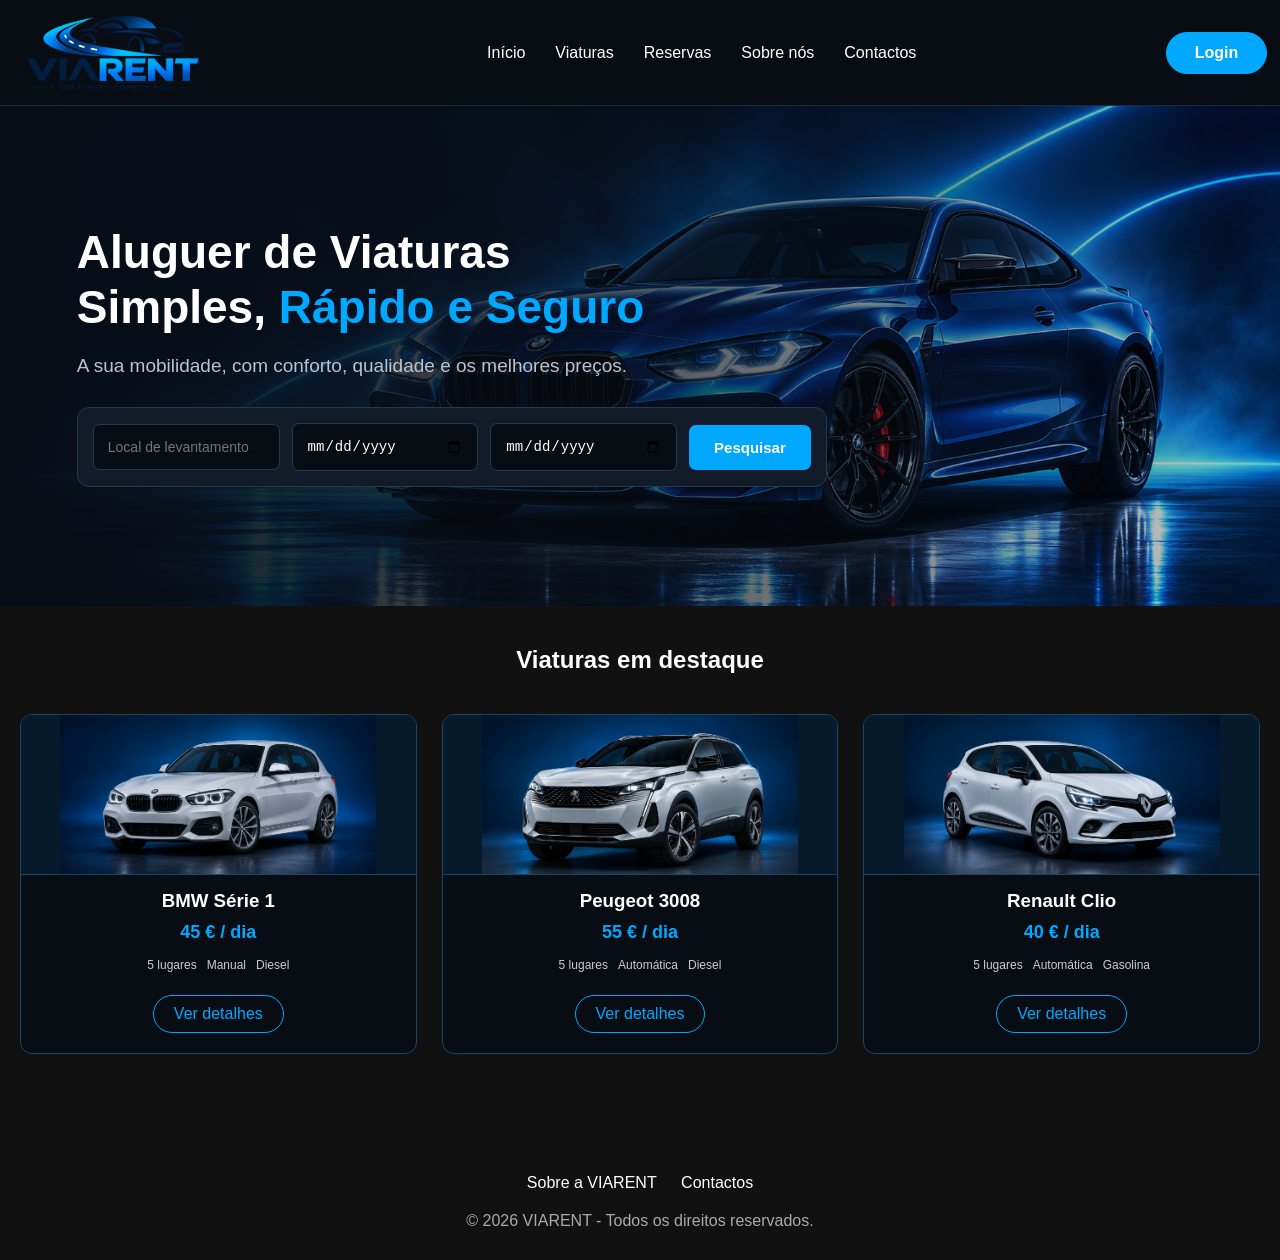
==== index.html @ 4daf9c53 "Atualização do projeto VIARENT" ====
<!DOCTYPE html>
<html lang="pt">

<head>
    <meta charset="UTF-8">
    <meta name="viewport" content="width=device-width, initial-scale=1.0">

    <title>VIARENT - Aluguer de Automóveis</title>

    <link rel="stylesheet" href="css/style.css">
</head>

<body>

    <!-- CABEÇALHO -->
<header class="cabecalho">

    <div class="logo">
        <a href="index.html">
            <img src="Imagens/logotipo.png" alt="Logótipo VIARENT">
        </a>
    </div>

    <div class="acoes-menu">
        <button class="botao-menu" id="botaoMenu">☰</button>
        <a href="login.html" class="botao-entrar">Login</a>
    </div>

    <nav id="menuNavegacao">
        <a href="index.html">Início</a>
        <a href="viaturas.html">Viaturas</a>
        <a href="reservas.html">Reservas</a>
        <a href="sobre.html">Sobre nós</a>
        <a href="contactos.html">Contactos</a>
    </nav>

</header>



    <!-- CONTEÚDO PRINCIPAL -->
    <main>

        <!-- APRESENTAÇÃO -->
       
<section class="inicio">

    <div class="conteudo-inicio">

        <h2>
            Aluguer de Viaturas
            <br>
            Simples, <span>Rápido e Seguro</span>
        </h2>

        <p>
            A sua mobilidade, com conforto,
            qualidade e os melhores preços.
        </p>

        <div class="pesquisa-viaturas">

            <input type="text" placeholder="Local de levantamento">

            <input type="date">

            <input type="date">

            <button>Pesquisar</button>

        </div>

    </div>

     <!-- IMAGEM PRINCIPAL DO AUTOMÓVEL -->

    <div class="imagem-principal">

        <img src="./Imagens/viaturas/carro-principal.jpg"
             alt="Automóvel azul VIARENT">

    </div>

</section>



        <!-- VIATURAS EM DESTAQUE -->
        
<section class="destaques">

    <h2>Viaturas em destaque</h2>

    <div class="lista-viaturas">

        
      <div class="cartao">

      <div class="imagem-viatura">
        <img src="./Imagens/viaturas/bmw-serie1.jpg"
             alt="BMW Série 1">
      </div>

      <h3>BMW Série 1</h3>

      <p>45 € / dia</p>

      <div class="caracteristicas">
        <span>5 lugares</span>
        <span>Manual</span>
        <span>Diesel</span>
      </div>

      <a href="viaturas.html">Ver detalhes</a>

    </div>


        <div class="cartao">
        <div class="imagem-viatura">
               <img src="/Imagens/viaturas/peugeot-3008.jpg" alt="Peugeot 3008">
        </div>

            <h3>Peugeot 3008</h3>
            <p>55 € / dia</p>
           
        
        <div class="caracteristicas">
              <span>5 lugares</span>
              <span>Automática</span>
              <span>Diesel</span>
        </div>
         <a href="viaturas.html">Ver detalhes</a>

    </div>

        <div class="cartao">
           <div class="imagem-viatura">
              <img src="/Imagens/viaturas/renault-clio.jpg" alt="Renault Clio">
           </div>

            <h3>Renault Clio</h3>
            <p>40 € / dia</p>
            
          <div class="caracteristicas">
            <span>5 lugares</span>
            <span>Automática</span>
            <span>Gasolina</span>
          </div>
            <a href="viaturas.html">Ver detalhes</a>
        

    </div>

</section>


    </main>


    <!-- RODAPÉ -->
    <footer>

        <a href="sobre.html">Sobre a VIARENT</a>

        <a href="contactos.html">Contactos</a>

        <p>© 2026 VIARENT - Todos os direitos reservados.</p>

    </footer>

        <script src="javascript/script.js"></script>


</body>

</html>
---- css/style.css ----
/* CONFIGURAÇÕES GERAIS */

* {
    margin: 0;
    padding: 0;
    box-sizing: border-box;
}

body {
    font-family: Arial, sans-serif;
    background-color: #111111;
    color: white;
}


/* CABEÇALHO */

.cabecalho {
    background-color: #080D14;
    padding: 10px 1%;

    display: flex;
    justify-content: space-between;
    align-items: center;

    border-bottom: 1px solid #1c2b3a;
}

/* LOGOTIPO */

 .logo {
    margin-left: -25px;
}
.logo img {
    width: 250px;
    height: 85px;
    object-fit: contain;
    display: block;
    filter: brightness(1.3);
}
   



/* MENU DE NAVEGAÇÃO */

.cabecalho nav {
    display: flex;
    gap: 35px;
}

.cabecalho nav a {
    color: white;
    text-decoration: none;
    font-size: 16px;
    transition: 0.3s;
}

.cabecalho nav a:hover,
.cabecalho nav a.ativo {
    color: #00A8FF;
}

/* BOTÃO ENTRAR */

.botao-entrar {
    color: white;
    text-decoration: none;
    border: 1px solid white;
    padding: 10px 22px;
    border-radius: 25px;
}


/* CABEÇALHO RESPONSIVO */

@media (max-width: 768px) {

    .cabecalho {
        padding: 15px 20px;
        flex-wrap: wrap;
    }

    .logo h1 {
        font-size: 24px;
    }

    .botao-menu {
        display: block;
    }

    .cabecalho nav {
        display: none;
        width: 100%;
        flex-direction: column;
        gap: 20px;
        padding: 20px 0;
        text-align: center;
    }

    .botao-entrar {
    display: inline-block;
    margin: 10px auto;
}
}

/* BOTÃO DO TELEMÓVEL */

.botao-menu {
    display: none;
    background: none;
    border: none;
    color: white;
    font-size: 28px;
    cursor: pointer;
}

/* APRESENTAÇÃO INICIAL */



.inicio {
    min-height: 500px;
    padding: 60px 6%;
    display: flex;
    align-items: center;
    justify-content: space-between;
    gap: 30px;
    position: relative;
    overflow: hidden;

    background:
        linear-gradient(
            90deg,
            rgba(8, 13, 20, 0.96) 0%,
            rgba(8, 13, 20, 0.78) 40%,
            rgba(8, 13, 20, 0.20) 100%
        ),
        url("../Imagens/viaturas/carro-principal.jpg");

    background-size: cover;
    background-position: center;
    background-repeat: no-repeat;
}



.conteudo-inicio {
    width: 100%;
    max-width: 750px;
}

.inicio h2 {
    font-size: 46px;
    margin-bottom: 20px;
    line-height: 1.2;
}

.inicio h2 span {
    color: #00A8FF;
}

.inicio p {
    font-size: 19px;
    color: #B8C5D1;
    margin-bottom: 30px;
}



/* CAMPO DE PESQUISA */

/* PESQUISA DE VIATURAS */

.pesquisa-viaturas {
    display: flex;
    align-items: center;
    gap: 12px;
    flex-wrap: wrap;
    max-width: 950px;
    padding: 15px;
    background-color: #111B29;
    border: 1px solid #26394B;
    border-radius: 12px;
}

.pesquisa-viaturas input {
    flex: 1;
    min-width: 150px;
    width: auto;
    padding: 14px;
    background-color: #080D14;
    border: 1px solid #26394B;
    border-radius: 7px;
    color: white;
    font-size: 14px;
}

.pesquisa-viaturas button {
    padding: 14px 25px;
    background-color: #00A8FF;
    color: white;
    border: none;
    border-radius: 7px;
    font-size: 15px;
    font-weight: bold;
    cursor: pointer;
}




/* VIATURAS EM DESTAQUE */

.destaques {
    text-align: center;
    padding: 40px 20px;
}

.destaques h2 {
    font-size: 24px;
}


/* RODAPÉ */

footer {
    text-align: center;
    padding: 30px;
    margin-top: 50px;
}

footer a {
    color: white;
    text-decoration: none;
    margin: 10px;
}

footer p {
    margin-top: 20px;
    color: #aaaaaa;
}


/* LISTA DE VIATURAS */

.lista-viaturas {
    display: flex;
    justify-content: center;
    gap: 25px;
    margin-top: 40px;
}

/* CARTÕES */
/* CARTÕES DAS VIATURAS */

.cartao {
    width: 250px;
    background-color: #080D14;
    border: 1px solid #174766;
    border-radius: 12px;
    text-align: center;
    padding-bottom: 20px;
    overflow: hidden;
    transition: 0.3s;
}

.cartao:hover {
    border-color: #00A8FF;
    transform: translateY(-5px);
}


/* ESPAÇO DAS IMAGENS */

.imagem-viatura {
    height: 160px;
    background-color: #071A2B;
    border-bottom: 1px solid #174766;

    display: flex;
    justify-content: center;
    align-items: center;
    overflow: hidden;
}

.imagem-viatura img {
    width: 100%;
    height: 100%;
    object-fit: cover;
    display: block;
}


/* INFORMAÇÕES DO AUTOMÓVEL */

.cartao h3 {
    margin-top: 15px;
}

.cartao p {
    margin: 10px;
    color: #00A8FF;
    font-size: 18px;
    font-weight: bold;
}

/* LIGAÇÃO PARA DETALHES */

/* BOTÕES DOS CARTÕES */

.cartao a {
    display: inline-block;
    color: #00A8FF;
    text-decoration: none;
    border: 1px solid #00A8FF;
    padding: 9px 20px;
    border-radius: 25px;
    margin-top: 8px;
    transition: 0.3s;
}

.cartao a:hover {
    background-color: #00A8FF;
    color: white;
}


/* RESPONSIVIDADE PARA TELEMÓVEIS */

    @media (max-width: 768px) {

    /* APRESENTAÇÃO INICIAL */

        .inicio {
        flex-direction: column;
        padding: 35px 20px;
        gap: 5px;
       }

       .conteudo-inicio {
        width: 100%;
        }

       .inicio h2 {
        font-size: 30px;
        line-height: 1.2;
        margin-bottom: 15px;
        }

    /* PESQUISA */

      .pesquisa-viaturas {
        flex-direction: column;
        align-items: stretch;
        }

      .pesquisa-viaturas input,
      .pesquisa-viaturas button {
        width: 100%;
        }

    /* IMAGEM PRINCIPAL  Telemovel*/

      .imagem-principal {
        width: 100%;
        flex: none;
        }

      .imagem-principal img {
        width: 100%;
        max-width: 400px;
        height: auto;
        object-fit: contain;
        transform: scale(1.15);
        display: none;
        }
    }
    
.inicio .imagem-principal {
    display: none;
}

    /* VIATURAS EM DESTAQUE */

    
/* VIATURAS NO TELEMÓVEL */


@media (max-width: 768px) {

    /* APRESENTAÇÃO INICIAL */

    .inicio {
        min-height: 620px;
        flex-direction: column;
        justify-content: center;
        align-items: flex-start;
        padding: 40px 20px;
        gap: 20px;

        background-position: 65% center;
        background-size: cover;
    }

    .conteudo-inicio {
        width: 100%;
    }

    .inicio h2 {
        font-size: 30px;
        line-height: 1.2;
        margin-bottom: 15px;
    }

    .inicio p {
        font-size: 16px;
    }

    .pesquisa-viaturas {
        flex-direction: column;
        align-items: stretch;
        width: 100%;
        box-sizing: border-box;
    }

    .pesquisa-viaturas input,
    .pesquisa-viaturas button {
        width: 100%;
        box-sizing: border-box;
    }

    /* ESCONDER A IMAGEM HTML DUPLICADA */

    .inicio .imagem-principal {
        display: none;
    }

    /* CARTÕES NO TELEMÓVEL */

    .lista-viaturas {
        display: flex;
        flex-direction: column;
        align-items: center;
        gap: 25px;
    }

    .cartao {
        width: 100%;
        max-width: 350px;
    }

    .imagem-viatura {
        height: 180px;
    }

    .imagem-viatura img {
        height: 100%;
        object-fit: cover;
    }

}



/* IMAGEM PRINCIPAL DO AUTOMÓVEL */

.imagem-principal {
    flex: 1;
    display: flex;
    justify-content: center;
    align-items: center;
    position: relative;
}

.imagem-principal img {
    width: 100%;
    max-width: 650px;
    height: 380px;
    object-fit: contain;
    display: block;
    mix-blend-mode: screen;
    filter: drop-shadow(0 0 25px rgba(0, 168, 255, 0.35));
}

/* VIATURAS NA VERSÃO DE COMPUTADOR */

@media (min-width: 769px) {

    .lista-viaturas {
        display: flex;
        flex-direction: row;
        justify-content: center;
        align-items: stretch;
        gap: 25px;
    }

    .cartao {
        width: 250px;
        flex: 0 0 250px;
    }

}


/* CARACTERÍSTICAS DAS VIATURAS */

.caracteristicas {
    display: flex;
    justify-content: center;
    align-items: center;
    gap: 10px;
    flex-wrap: wrap;
    margin: 15px 8px;
}

.caracteristicas span {
    color: #cccccc;
    font-size: 12px;
    white-space: nowrap;
}


/* PÁGINA DE VIATURAS */

.catalogo-viaturas {
    text-align: center;
    padding: 70px 6%;
}

.catalogo-viaturas h2 {
    font-size: 36px;
    margin-bottom: 15px;
}

.catalogo-viaturas p {
    font-size: 18px;
    color: #B8C5D1;
}


/* CATEGORIAS DAS VIATURAS */

.categorias {
    display: flex;
    justify-content: center;
    gap: 15px;
    margin-top: 30px;
    flex-wrap: wrap;
}

.categoria {
    background-color: #080D14;
    color: white;
    border: 1px solid #00A8FF;
    padding: 10px 25px;
    border-radius: 25px;
    font-size: 15px;
    cursor: pointer;
    transition: 0.3s;
}

.categoria:hover,
.categoria.ativa {
    background-color: #00A8FF;
    color: white;
}

/* ORGANIZAÇÃO DO CATÁLOGO EM 3 COLUNAS */

@media (min-width: 1024px) {

    .lista-viaturas {
        display: grid;
        grid-template-columns: repeat(3, minmax(0, 1fr));
        gap: 25px;
        justify-content: center;
    }

    .cartao {
        width: 100%;
        min-width: 0;
        flex: none;
    }

}

/* PESQUISA DO CATÁLOGO */

.pesquisa-catalogo {
    margin: 30px auto;
    max-width: 450px;
}

.pesquisa-catalogo input {
    width: 100%;
    padding: 14px 18px;
    border: 1px solid #00A8FF;
    border-radius: 25px;
    background-color: #111B29;
    color: white;
    font-size: 16px;
    outline: none;
}

.pesquisa-catalogo input:focus {
    box-shadow: 0 0 10px #00A8FF;
}

.pesquisa-catalogo input::placeholder {
    color: #B8C5D1;
}

/* ORDENAÇÃO DAS VIATURAS */

.ordenacao {
    display: flex;
    justify-content: center;
    align-items: center;
    gap: 12px;
    margin: 20px 0 30px;
    color: white;
}

.ordenacao label {
    font-size: 15px;
}

.ordenacao select {
    padding: 10px 15px;
    border: 1px solid #00A8FF;
    border-radius: 20px;
    background-color: #111B29;
    color: white;
    font-size: 14px;
    cursor: pointer;
}


/* ============================= */
/* PÁGINA DE RESERVAS */
/* ============================= */

.secao-reservas {
    max-width: 750px;
    margin: 60px auto;
    padding: 40px;
    background-color: #080D14;
    border: 1px solid #174766;
    border-radius: 15px;
    box-shadow: 0 0 20px rgba(0, 168, 255, 0.10);
}

.secao-reservas h2 {
    text-align: center;
    font-size: 32px;
    margin-bottom: 12px;
}

.secao-reservas > p {
    text-align: center;
    color: #B8C5D1;
    margin-bottom: 35px;
}

#formReserva {
    display: grid;
    grid-template-columns: 1fr 1fr;
    gap: 22px;
}

.grupo-campo {
    display: flex;
    flex-direction: column;
    gap: 8px;
}

.grupo-campo label {
    color: white;
    font-weight: bold;
}

.grupo-campo input,
.grupo-campo select {
    width: 100%;
    box-sizing: border-box;
    padding: 13px;
    background-color: #111B29;
    border: 1px solid #174766;
    border-radius: 8px;
    color: white;
    font-size: 14px;
}

.grupo-campo input:focus,
.grupo-campo select:focus {
    outline: none;
    border-color: #00A8FF;
    box-shadow: 0 0 8px rgba(0, 168, 255, 0.3);
}

.resultado-preco {
    grid-column: 1 / -1;
    text-align: center;
    background-color: #111B29;
    border: 1px solid #00A8FF;
    border-radius: 10px;
    padding: 20px;
}

.resultado-preco h3 {
    margin-bottom: 10px;
}

.resultado-preco p {
    color: #00A8FF;
    font-size: 30px;
    font-weight: bold;
}

#formReserva button {
    grid-column: 1 / -1;
    padding: 14px;
    background-color: #00A8FF;
    color: white;
    border: none;
    border-radius: 25px;
    font-size: 16px;
    font-weight: bold;
    cursor: pointer;
    transition: 0.3s;
}

#formReserva button:hover {
    background-color: #0085CC;
    transform: translateY(-2px);
}

/* ADAPTAÇÃO PARA TELEMÓVEIS */

@media (max-width: 768px) {

    .secao-reservas {
        margin: 30px 15px;
        padding: 25px 18px;
    }

    #formReserva {
        grid-template-columns: 1fr;
    }

}


/* ================================= */
/* PÁGINA DE LOGIN */
/* ================================= */

.secao-login {
    max-width: 450px;
    margin: 70px auto;
    padding: 40px;
    background-color: #080D14;
    border: 1px solid #174766;
    border-radius: 15px;
    box-shadow: 0 0 25px rgba(0, 168, 255, 0.12);
}

.secao-login h2 {
    text-align: center;
    font-size: 28px;
    margin-bottom: 12px;
    color: white;
}

.secao-login > p {
    text-align: center;
    color: #B8C5D1;
    margin-bottom: 35px;
}

#formLogin {
    display: flex;
    flex-direction: column;
    gap: 22px;
}

#formLogin .grupo-campo input {
    width: 100%;
    box-sizing: border-box;
    padding: 14px;
    background-color: #111B29;
    border: 1px solid #174766;
    border-radius: 8px;
    color: white;
    font-size: 14px;
}

#formLogin .grupo-campo input:focus {
    outline: none;
    border-color: #00A8FF;
    box-shadow: 0 0 8px rgba(0, 168, 255, 0.3);
}

.esqueceu-password {
    color: #00A8FF;
    text-align: right;
    text-decoration: none;
    font-size: 14px;
}

#formLogin button {
    padding: 14px;
    background-color: #00A8FF;
    color: white;
    border: none;
    border-radius: 25px;
    font-size: 16px;
    font-weight: bold;
    cursor: pointer;
    transition: 0.3s;
}

#formLogin button:hover {
    background-color: #0085CC;
    transform: translateY(-2px);
}

.criar-conta {
    text-align: center;
    color: #B8C5D1;
    font-size: 14px;
}

.criar-conta a {
    color: #00A8FF;
    text-decoration: none;
    font-weight: bold;
}

@media (max-width: 768px) {
    .secao-login {
        margin: 35px 15px;
        padding: 25px 20px;
    }
}


/* ================================= */
/* BOTÃO ENTRAR */
/* ================================= */

.botao-entrar {
    background-color: #00A8FF;
    color: #FFFFFF !important;
    padding: 11px 28px;
    border-radius: 25px;
    text-decoration: none;
    font-weight: bold;
    border: 1px solid #00A8FF;
    transition: all 0.3s ease;
}

.botao-entrar:hover {
    background-color: transparent;
    color: #00A8FF !important;
    box-shadow: 0 0 15px rgba(0, 168, 255, 0.4);
    transform: translateY(-2px);
}



/* ================================= */
/* PÁGINA SOBRE NÓS */
/* ================================= */

.sobre-hero {
    text-align: center;
    padding: 80px 20px;
    background: linear-gradient(135deg, #080D14, #111B29);
}

.sobre-hero h1 {
    font-size: 42px;
    color: white;
    margin-bottom: 20px;
}

.sobre-hero h1 span {
    color: #00A8FF;
}

.sobre-hero p {
    max-width: 700px;
    margin: 0 auto;
    color: #B8C5D1;
    font-size: 17px;
    line-height: 1.8;
}

.sobre-conteudo {
    max-width: 1100px;
    margin: 60px auto;
    padding: 0 20px;
    display: grid;
    grid-template-columns: repeat(3, 1fr);
    gap: 25px;
}

.sobre-bloco {
    background-color: #111B29;
    border: 1px solid #174766;
    border-radius: 12px;
    padding: 30px;
    transition: 0.3s;
}

.sobre-bloco:hover {
    transform: translateY(-5px);
    border-color: #00A8FF;
    box-shadow: 0 0 15px rgba(0, 168, 255, 0.15);
}

.sobre-bloco h2 {
    color: #00A8FF;
    margin-bottom: 18px;
    font-size: 22px;
}

.sobre-bloco p {
    color: #B8C5D1;
    line-height: 1.8;
    font-size: 15px;
}

.sobre-equipa {
    text-align: center;
    padding: 50px 20px 80px;
}

.sobre-equipa > h2 {
    color: white;
    font-size: 32px;
    margin-bottom: 15px;
}

.sobre-equipa > p {
    max-width: 650px;
    margin: 0 auto 35px;
    color: #B8C5D1;
    line-height: 1.7;
}

.equipa-cartoes {
    max-width: 850px;
    margin: 0 auto;
    display: grid;
    grid-template-columns: repeat(2, 1fr);
    gap: 25px;
}

.equipa-membro {
    background-color: #111B29;
    border: 1px solid #174766;
    border-radius: 12px;
    padding: 30px 20px;
    transition: 0.3s;
}

.equipa-membro:hover {
    border-color: #00A8FF;
    transform: translateY(-5px);
}

.equipa-membro h3 {
    color: white;
    margin-bottom: 12px;
}

.equipa-membro p {
    color: #00A8FF;
    font-size: 14px;
}

@media (max-width: 768px) {

    .sobre-hero {
        padding: 55px 20px;
    }

    .sobre-hero h1 {
        font-size: 32px;
    }

    .sobre-conteudo {
        grid-template-columns: 1fr;
        margin: 35px auto;
    }

    .equipa-cartoes {
        grid-template-columns: 1fr;
    }

}


/* ================================= */
/* AVATARES DA EQUIPA */
/* ================================= */

.avatar-equipa {
    width: 100px;
    height: 100px;
    margin: 0 auto 20px;

    display: flex;
    align-items: center;
    justify-content: center;

    background: linear-gradient(135deg, #00A8FF, #005A99);
    color: white;

    border: 3px solid #174766;
    border-radius: 50%;

    font-size: 32px;
    font-weight: bold;

    box-shadow: 0 0 20px rgba(0, 168, 255, 0.25);
    transition: 0.3s;
}

.equipa-membro:hover .avatar-equipa {
    transform: scale(1.08);
    box-shadow: 0 0 25px rgba(0, 168, 255, 0.5);
}


/* ================================= */
/* OS NOSSOS VALORES */
/* ================================= */

.sobre-valores {
    padding: 60px 30px;
    text-align: center;
    background-color: #080D14;
}

.sobre-valores > h2 {
    color: white;
    font-size: 32px;
    margin-bottom: 15px;
}

.introducao-valores {
    color: #B8C5D1;
    margin-bottom: 40px;
}

.valores-cartoes {
    max-width: 1150px;
    margin: 0 auto;
    display: grid;
    grid-template-columns: repeat(4, 1fr);
    gap: 22px;
}

.valor-cartao {
    background-color: #111B29;
    border: 1px solid #174766;
    border-radius: 12px;
    padding: 30px 20px;
    transition: 0.3s;
}

.valor-cartao:hover {
    transform: translateY(-5px);
    border-color: #00A8FF;
    box-shadow: 0 0 15px rgba(0, 168, 255, 0.15);
}

.valor-icon {
    width: 55px;
    height: 55px;
    margin: 0 auto 18px;
    display: flex;
    align-items: center;
    justify-content: center;
    background-color: #00A8FF;
    color: white;
    border-radius: 50%;
    font-size: 25px;
    font-weight: bold;
}

.valor-cartao h3 {
    color: #00A8FF;
    margin-bottom: 15px;
}

.valor-cartao p {
    color: #B8C5D1;
    line-height: 1.7;
    font-size: 14px;
}

@media (max-width: 900px) {
    .valores-cartoes {
        grid-template-columns: repeat(2, 1fr);
    }
}

@media (max-width: 550px) {
    .valores-cartoes {
        grid-template-columns: 1fr;
    }
}


/* ================================= */
/* PÁGINA CONTACTOS */
/* ================================= */

.contactos-hero {
    text-align: center;
    padding: 65px 20px;
    background: linear-gradient(135deg, #080D14, #111B29);
}

.contactos-hero h1 {
    color: white;
    font-size: 42px;
    margin-bottom: 18px;
}

.contactos-hero h1 span {
    color: #00A8FF;
}

.contactos-hero p {
    color: #B8C5D1;
    font-size: 17px;
    line-height: 1.7;
}

/* ORGANIZAÇÃO DA PÁGINA */

.contactos-container {
    max-width: 1100px;
    margin: 60px auto;
    padding: 0 20px;

    display: grid;
    grid-template-columns: 0.8fr 1.2fr;
    gap: 30px;
}

/* INFORMAÇÕES DE CONTACTO */

.informacoes-contacto,
.formulario-contacto {
    background-color: #111B29;
    border: 1px solid #174766;
    border-radius: 15px;
    padding: 30px;
}

.informacoes-contacto h2,
.formulario-contacto h2 {
    color: white;
    font-size: 24px;
    margin-bottom: 20px;
}

.informacoes-contacto > p {
    color: #B8C5D1;
    line-height: 1.7;
    margin-bottom: 30px;
}

.contacto-item {
    padding: 18px 0;
    border-bottom: 1px solid #174766;
}

.contacto-item:last-child {
    border-bottom: none;
}

.contacto-item h3 {
    color: #00A8FF;
    margin-bottom: 8px;
}

.contacto-item p {
    color: #B8C5D1;
    font-size: 15px;
}

/* FORMULÁRIO */

#formContacto {
    display: flex;
    flex-direction: column;
    gap: 20px;
}

#formContacto .grupo-campo {
    display: flex;
    flex-direction: column;
    gap: 8px;
}

#formContacto .grupo-campo label {
    color: white;
    font-weight: bold;
}

#formContacto input,
#formContacto textarea {
    width: 100%;
    box-sizing: border-box;
    padding: 13px;
    background-color: #080D14;
    border: 1px solid #174766;
    border-radius: 8px;
    color: white;
    font-size: 14px;
    font-family: inherit;
}

#formContacto textarea {
    resize: vertical;
}

#formContacto input:focus,
#formContacto textarea:focus {
    outline: none;
    border-color: #00A8FF;
    box-shadow: 0 0 8px rgba(0, 168, 255, 0.3);
}

/* BOTÃO ENVIAR */

#formContacto button {
    padding: 14px;
    background-color: #00A8FF;
    color: white;
    border: none;
    border-radius: 25px;
    font-size: 16px;
    font-weight: bold;
    cursor: pointer;
    transition: 0.3s;
}

#formContacto button:hover {
    background-color: #0085CC;
    transform: translateY(-2px);
    box-shadow: 0 0 15px rgba(0, 168, 255, 0.3);
}

/* RESPONSIVIDADE */

@media (max-width: 768px) {

    .contactos-hero {
        padding: 45px 20px;
    }

    .contactos-hero h1 {
        font-size: 32px;
    }

    .contactos-container {
        grid-template-columns: 1fr;
        margin: 35px auto;
    }

}


/* ALINHAMENTO DO MENU DE NAVEGAÇÃO */

.cabecalho {
    display: flex;
    align-items: center;
    justify-content: space-between;
}

.cabecalho nav {
    display: flex;
    align-items: center;
    gap: 30px;
}

.cabecalho nav a {
    display: inline-flex;
    align-items: center;
}

.cabecalho nav .botao-entrar {
    justify-content: center;
    margin: 0;
    line-height: 1;
}


/* MELHORAR A VISIBILIDADE DAS VIATURAS */

.cartao img {
    width: 80%;
    height: 200px;
    object-fit: cover;
    object-position: center;
    display: block;
    
}

/* GARANTIR BOTÃO VISÍVEL NO TELEMÓVEL */

@media (max-width: 768px) {
    .botao-menu {
        display: block;
    }
}

/* ORGANIZAÇÃO DOS BOTÕES NO TELEMÓVEL */

.acoes-menu {
    display: flex;
    align-items: center;
    gap: 12px;
}

@media (max-width: 768px) {

    .acoes-menu .botao-menu {
        display: block;
    }

    .acoes-menu .botao-entrar {
        display: inline-block;
        margin: 0;
        padding: 9px 18px;
    }

}

/* ORGANIZAÇÃO DO CABEÇALHO */

/* COMPUTADOR */
@media (min-width: 769px) {

    .logo {
        order: 1;
    }

    .cabecalho nav {
        order: 2;
    }

    .acoes-menu {
        order: 3;
    }

    .acoes-menu .botao-menu {
        display: none;
    }

    .acoes-menu .botao-entrar {
        display: inline-block;
        margin: 0;
    }
}

/* TELEMÓVEL */
@media (max-width: 768px) {

    .cabecalho {
        flex-wrap: wrap;
    }

    .logo {
        order: 1;
    }

    .acoes-menu {
        order: 2;
    }

    .cabecalho nav {
        order: 3;
        width: 100%;
    }

    .acoes-menu .botao-menu {
        display: block;
    }

    .acoes-menu .botao-entrar {
        display: inline-block;
        margin: 0;
    }
}

/* FUNDO AZUL DA PÁGINA VIATURAS NO TELEMÓVEL */

@media (max-width: 768px) {

    .catalogo-viaturas {
        background: linear-gradient(
            180deg,
            #0B2740 0%,
            #102F4A 50%,
            #080D14 100%
        );
    }

}

@media (max-width: 768px) {

    .cabecalho nav {
        display: none;
    }

    .cabecalho nav.menu-aberto {
        display: flex;
    }

}

@media (min-width: 769px) {

    .cabecalho nav {
        display: flex;
    }

}
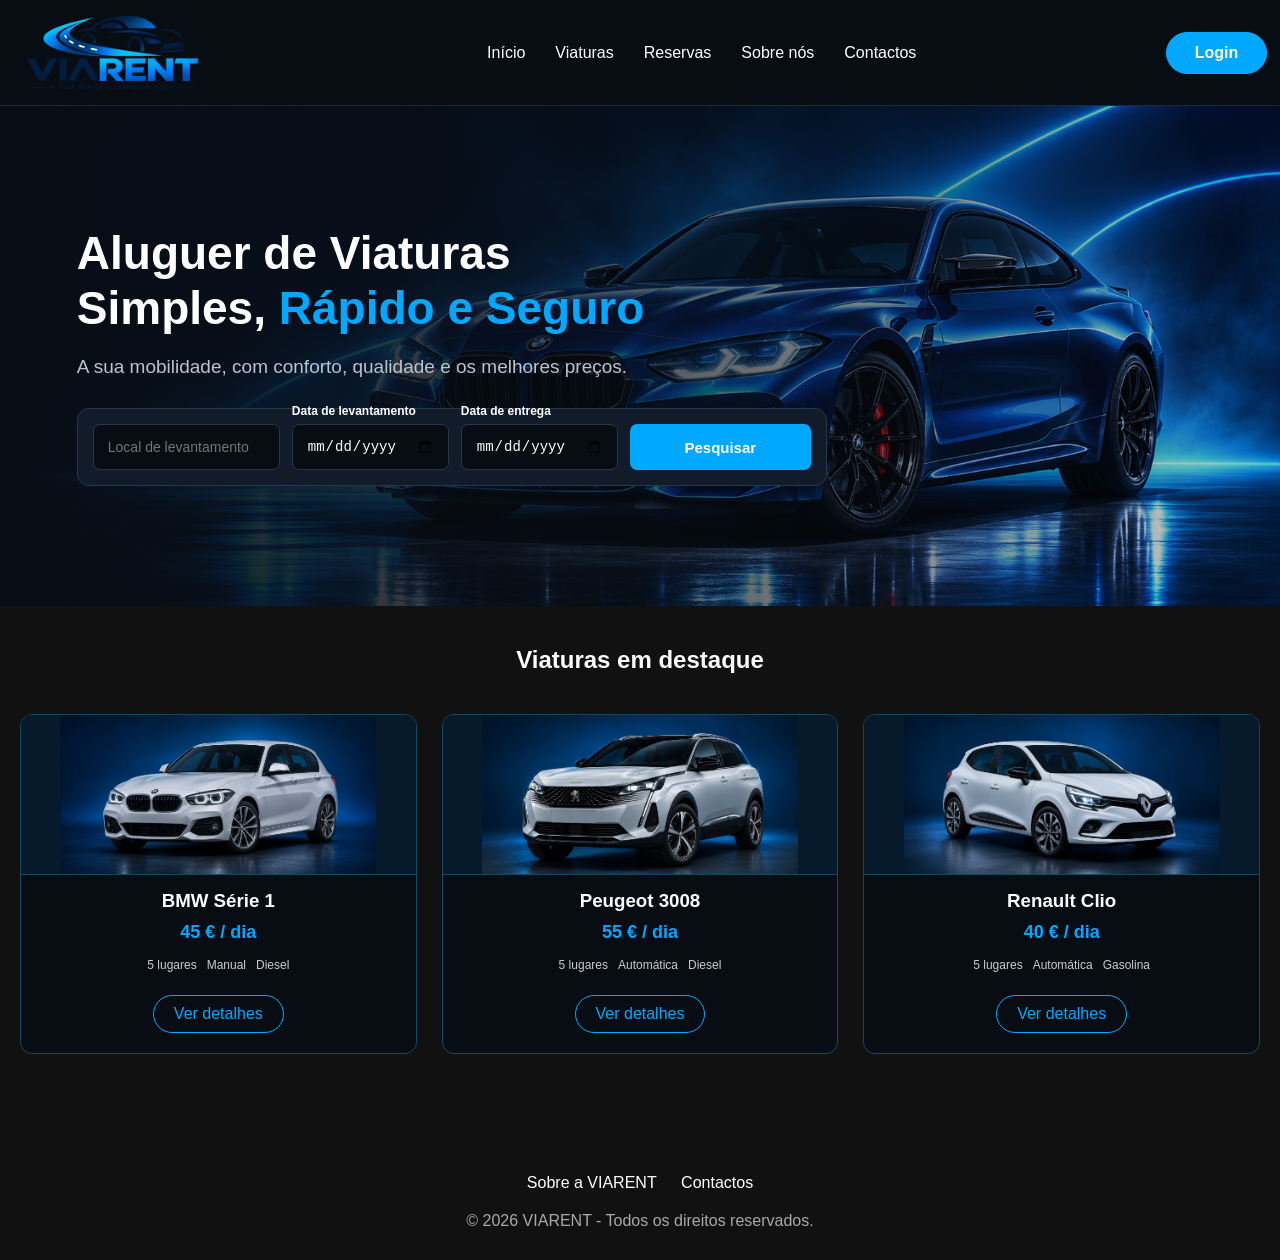
==== commit 7d7f2d91: "update do botao pag-inicial" ====
--- a/index.html
+++ b/index.html
@@ -59,17 +59,46 @@
             qualidade e os melhores preços.
         </p>
 
-        <div class="pesquisa-viaturas">
-
-            <input type="text" placeholder="Local de levantamento">
-
-            <input type="date">
-
-            <input type="date">
-
-            <button>Pesquisar</button>
-
-        </div>
+       
+
+<form class="pesquisa-viaturas" id="formPesquisa">
+
+    <input
+        type="text"
+        id="localLevantamento"
+        placeholder="Local de levantamento"
+        required
+    >
+
+    <div class="campo-pesquisa">
+        <label for="dataLevantamento">
+            Data de levantamento
+        </label>
+
+        <input
+            type="date"
+            id="dataLevantamento"
+            required
+        >
+    </div>
+
+    <div class="campo-pesquisa">
+        <label for="dataDevolucao">
+            Data de entrega
+        </label>
+
+        <input
+            type="date"
+            id="dataDevolucao"
+            required
+        >
+    </div>
+
+    <button type="submit">Pesquisar</button>
+
+</form>
+
+
 
     </div>
 
@@ -119,7 +148,7 @@
 
         <div class="cartao">
         <div class="imagem-viatura">
-               <img src="/Imagens/viaturas/peugeot-3008.jpg" alt="Peugeot 3008">
+               <img src="./Imagens/viaturas/peugeot-3008.jpg" alt="Peugeot 3008">
         </div>
 
             <h3>Peugeot 3008</h3>
@@ -137,7 +166,7 @@
 
         <div class="cartao">
            <div class="imagem-viatura">
-              <img src="/Imagens/viaturas/renault-clio.jpg" alt="Renault Clio">
+              <img src="./Imagens/viaturas/renault-clio.jpg" alt="Renault Clio">
            </div>
 
             <h3>Renault Clio</h3>
--- a/css/style.css
+++ b/css/style.css
@@ -1441,12 +1441,115 @@
 }
 
 
-
-
-
-
-
-
-
-
-
+/* TEXTOS POR CIMA DAS DATAS */
+
+.campo-pesquisa {
+    display: flex;
+    flex-direction: column;
+    gap: 5px;
+}
+
+.campo-pesquisa label {
+    color: white;
+    font-size: 12px;
+    font-weight: 600;
+}
+
+
+/* ALINHAMENTO DOS CAMPOS DE PESQUISA */
+
+.pesquisa-viaturas {
+    display: flex;
+    align-items: flex-end;
+    gap: 12px;
+}
+
+.pesquisa-viaturas > input,
+.pesquisa-viaturas .campo-pesquisa {
+    flex: 1;
+    min-width: 0;
+}
+
+.campo-pesquisa {
+    display: flex;
+    flex-direction: column;
+    gap: 6px;
+}
+
+.campo-pesquisa label {
+    min-height: 15px;
+    color: white;
+    font-size: 12px;
+    font-weight: 600;
+}
+
+.campo-pesquisa input {
+    width: 100%;
+    box-sizing: border-box;
+}
+
+.pesquisa-viaturas button {
+    flex-shrink: 0;
+}
+
+
+/* DEIXAR TODOS OS BLOCOS DA PESQUISA DO MESMO TAMANHO */
+
+.pesquisa-viaturas {
+    display: flex;
+    align-items: flex-end;
+    gap: 12px;
+}
+
+.pesquisa-viaturas > input,
+.pesquisa-viaturas .campo-pesquisa,
+.pesquisa-viaturas button {
+    flex: 1;
+    width: 0;
+    min-width: 0;
+    height: 46px;
+    box-sizing: border-box;
+}
+
+.pesquisa-viaturas > input,
+.campo-pesquisa input {
+    height: 46px;
+}
+
+.campo-pesquisa {
+    display: flex;
+    flex-direction: column;
+    justify-content: flex-end;
+    gap: 5px;
+}
+
+.campo-pesquisa label {
+    height: 15px;
+    color: white;
+    font-size: 12px;
+    font-weight: 600;
+}
+
+.campo-pesquisa input {
+    width: 100%;
+    box-sizing: border-box;
+}
+
+.pesquisa-viaturas button {
+    padding: 0 12px;
+    white-space: nowrap;
+}
+
+
+
+
+
+
+
+
+
+
+
+
+
+
